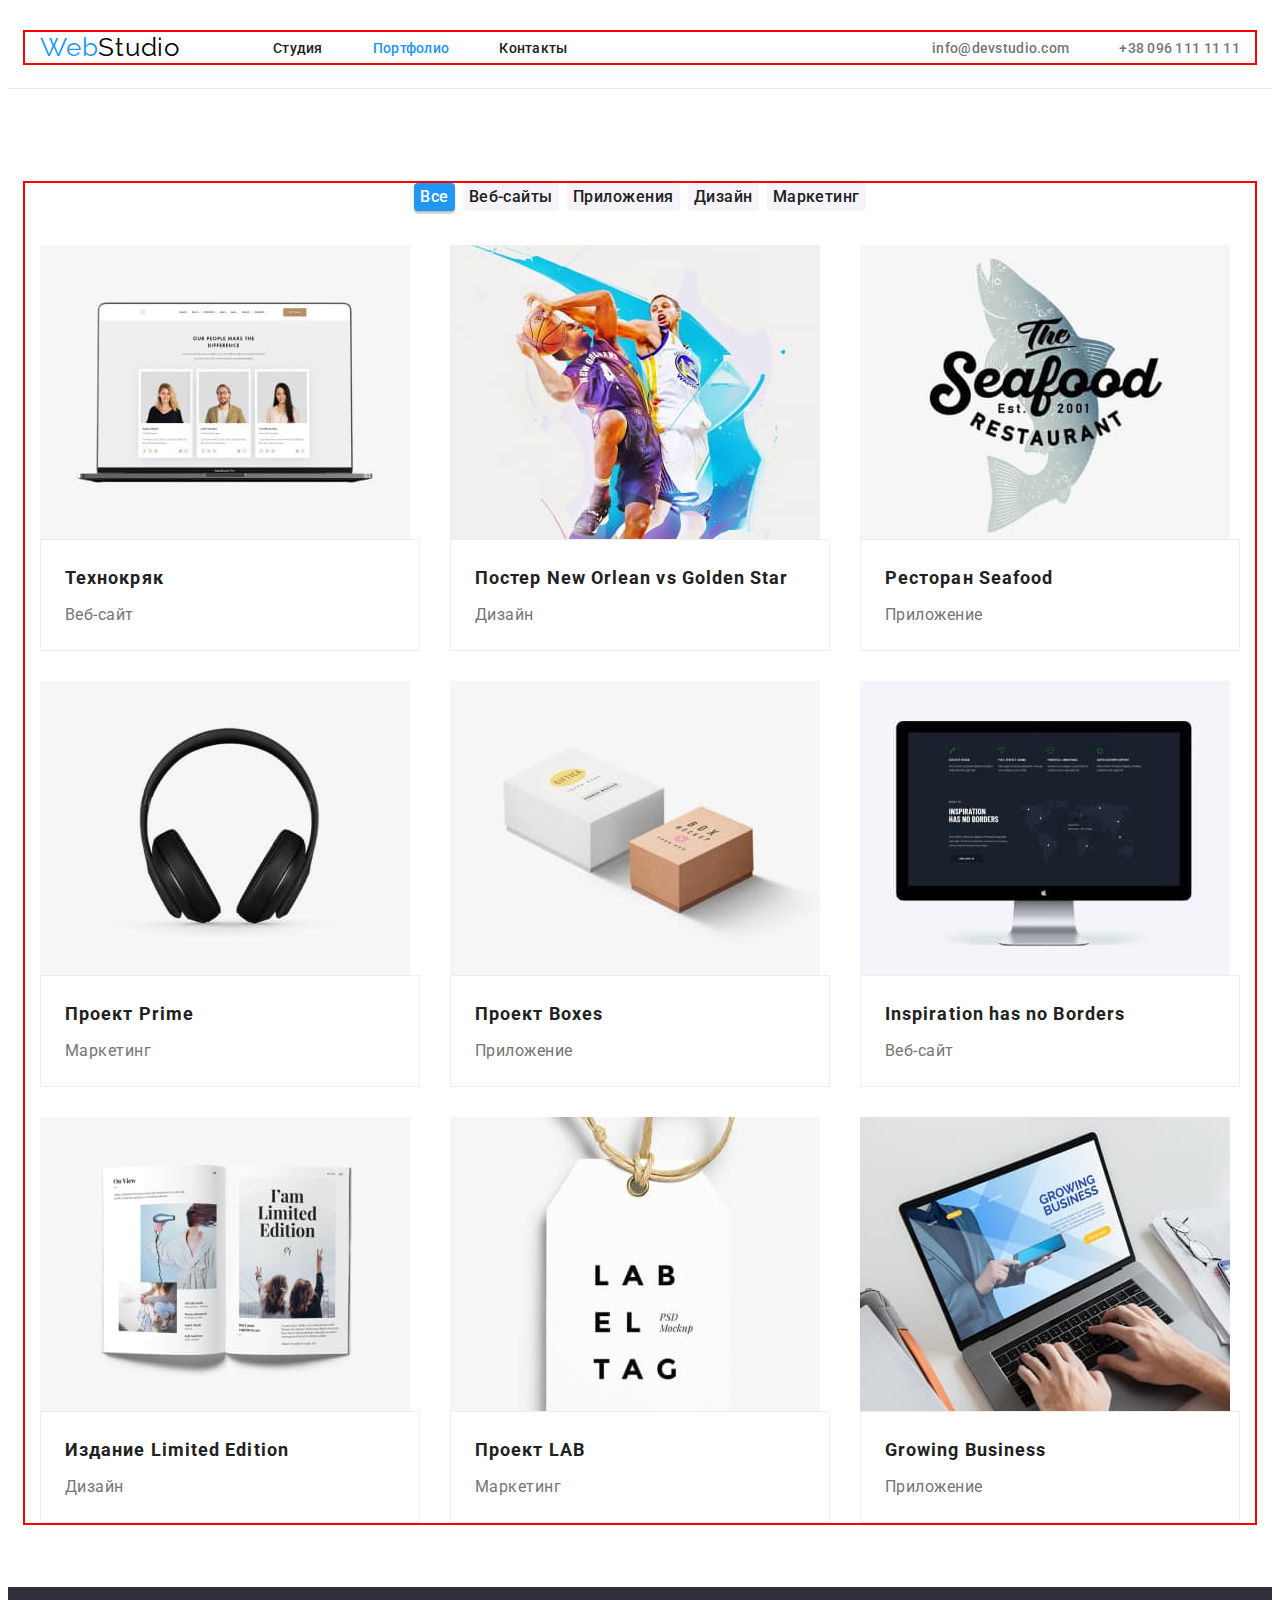
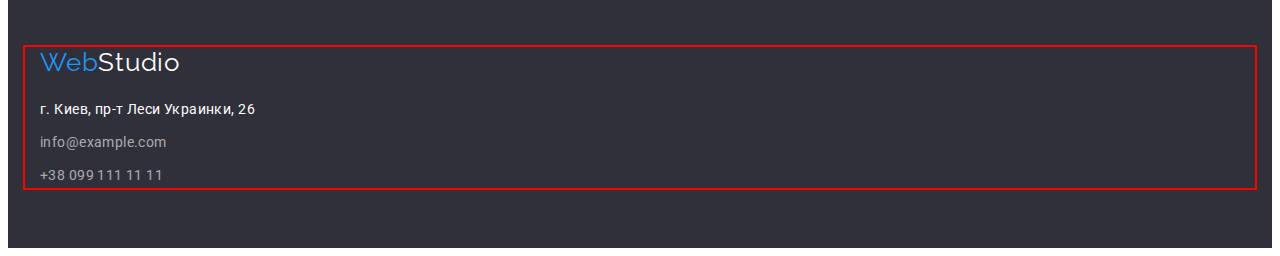
==== portfolio.html @ fa951e1b "clone" ====
<!DOCTYPE html>
<html lang="ru">

<head>
    <meta charset="UTF-8">
    <meta http-equiv="X-UA-Compatible" content="IE=edge">
    <meta name="viewport" content="width=device-width, initial-scale=1.0">
    <title>Web Studio</title>
    <link rel="preconnect" href="https://fonts.googleapis.com">
    <link rel="preconnect" href="https://fonts.gstatic.com" crossorigin>
    <link
        href="https://fonts.googleapis.com/css2?family=Raleway:wght@700&family=Roboto:wght@400;500;700;900&display=swap"
        rel="stylesheet">
    <link rel="stylesheet" href="https://cdnjs.cloudflare.com/ajax/libs/modern-normalize/1.1.0/modern-normalize.min.css"
        integrity="sha512-wpPYUAdjBVSE4KJnH1VR1HeZfpl1ub8YT/NKx4PuQ5NmX2tKuGu6U/JRp5y+Y8XG2tV+wKQpNHVUX03MfMFn9Q=="
        crossorigin="anonymous" referrerpolicy="no-referrer"/>
    <link rel="stylesheet" href="./css/styles.css">
</head>

<body>
<header class="header">
    <div class="container header-container">
        <a class="logo link" href="">Web<span class="logo-dark-text">Studio</span></a>
        <nav>
            <ul class="list nav-list">
                <li class="nav-item">
                    <a class="link nav-link" href="./index.html">Студия</a>
                </li>
                <li class="nav-item">
                    <a class="link nav-link current" href="">Портфолио</a>
                </li>
                <li class="nav-item">
                    <a class="link nav-link" href="">Контакты</a>
                </li>
            </ul>
        </nav>
        <div class="header-connect">
            <ul class="list nav-list">
                <li class="nav-connect">
                    <a class="link nav-contact" href="mailto:info@devstudio.com">info@devstudio.com</a>
                </li>
                <li class="nav-connect">
                    <a class="link nav-contact" href="tel:+380961111111">+38 096 111 11 11</a>
                </li>
            </ul>
        </div>
    </div>
</header>
    <main>
    <section class="projects">
    <div class="container">
        <h1 class="visually-hidden">Проекты</h1>
        <ul class="list filter-list">
            <li class="filter-item">
                <button class="filter-btn-main" type="button">Все</button>
            </li>
            <li class="filter-item">
                <button class="filter-btn" type="button">Веб-сайты</button>
            </li>
            <li class="filter-item">
                <button class="filter-btn type="button">Приложения</button>
            </li>
            <li class="filter-item">
                <button class="filter-btn type="button">Дизайн</button>
            </li>
            <li class="filter-item">
                <button class="filter-btn type="button">Маркетинг</button>
            </li>
        </ul>
        <ul class="list projects-list">
        <li class="projects-box">
            <img src="./images/port1.jpg" alt="Открытый ноутбук"
            width="370"
            height="294">
        <div class="projects-item">
            <h2 class="projects-title">Технокряк</h2>
            <p class="projects-text">Веб-сайт</p>
        </div>
        </li>
        <li class="projects-box">
            <img src="./images/port2.jpg" alt="Два баскетболиста"
            width="370" height="294">
        <div class="projects-item">
            <h2 class="projects-title">Постер New Orlean vs Golden Star</h2>
            <p class="projects-text">Дизайн</p>
        </div>
        </li>
        <li class="projects-box">
            <img src="./images/port3.jpg" alt="Эмблема ресторана"
            width="370" height="294">
        <div class="projects-item">
            <h2 class="projects-title">Ресторан Seafood</h2>
            <p class="projects-text">Приложение</p>
        </div>
        </li>
        <li class="projects-box">
            <img src="./images/port4.jpg" alt="Наушники"
            width="370" height="294">
        <div class="projects-item">
            <h2 class="projects-title">Проект Prime</h2>
            <p class="projects-text">Маркетинг</p>
        </div>
        </li>
        <li class="projects-box">
            <img src="./images/port5.jpg" alt="Две коробки"
            width="370" height="294">
        <div class="projects-item">
            <h2 class="projects-title">Проект Boxes</h2>
            <p class="projects-text">Приложение</p>
        </div>
        </li>
        <li class="projects-box">
            <img src="./images/port6.jpg" alt="Монитор"
            width="370" height="294">
        <div class="projects-item">
            <h2 class="projects-title">Inspiration has no Borders</h2>
            <p class="projects-text">Веб-сайт</p>
        </div>
        </li>
        <li class="projects-box">
            <img src="./images/port7.jpg" alt="Открытый журнал"
            width="370" height="294">
        <div class="projects-item">
            <h2 class="projects-title">Издание Limited Edition</h2>
            <p class="projects-text">Дизайн</p>
        </div>
        </li>
        <li class="projects-box">
            <img src="./images/port8.jpg" alt="Лейбл"
            width="370" height="294">
        <div class="projects-item">
            <h2 class="projects-title">Проект LAB</h2>
            <p class="projects-text">Маркетинг</p>
        </div>
        </li>
        <li class="projects-box">
            <img src="./images/port9.jpg" alt="Руки на клавиатуре"
            width="370" height="294">
        <div class="projects-item">
            <h2 class="projects-title">Growing Business</h2>
            <p class="projects-text">Приложение</p>
        </div>
        </li>
        </ul>
    </div>
    </section>
    </main>
    <footer class="footer">
        <div class="container">
            <a class="logo link" href="">Web<span class="logo-light-text">Studio</span></a>
            <address class="address">
                <ul class="list">
                    <li class="adress-list">
                        <a class="link adress-link" href="https://goo.gl/maps/b5n3FPtcMpypodcq6" target="_blank"
                            rel="noopener noreferre">
                            г. Киев, пр-т Леси Украинки, 26</a>
                    </li>
                    <li class="adress-list">
                        <a class="link adress-contact" href="mailto:info@example.com">info@example.com</a>
                    </li>
                    <li class="adress-list">
                        <a class="link adress-contact" href="tel:+380991111111">+38 099 111 11 11</a>
                    </li>
                </ul>
            </address>
        </div>
    </footer>
</body>

</html>
---- css/styles.css ----
:root {
    --header-color: #757575;
    --title-color: #212121;
    --accent-color: #2196F3;
    --btn-color: #FFFFFF;
    }

body {
    font-family: "Roboto", "sans-serif";
    color: var(--header-color);
}
p, h1, h2, h3, h4, h5, h6 {
    margin: 0;
}

ul {
    margin: 0;
    padding: 0;
}
button {
    cursor: pointer;
}
img {
    display: block;
}


/* Header*/
.container {
    width: 1200px;
    padding-left: 15px;
    padding-right: 15px;
    margin: 0 auto;
    outline: 2px solid red;
}
.header {
    background-color: var(--btn-color);
    padding-top: 24px;
    padding-bottom: 25px;
    border-bottom: 1px solid #ECECEC;
}
.header-container {
    display: flex;
    align-items: center;
}
.header-connect {
    margin-left: auto;
}
.link {
    text-decoration: none;
}
.list {
    list-style: none;
}
.nav-list {
    display: flex;

}
.logo {
    font-family: "Raleway", "sans-serif";
    font-size: 26px;
    line-height: 1.19;
    letter-spacing: 0.03em;
    color: var(--accent-color);
    margin-right: 93px;
}
.logo-dark-text {
    color: #000000;
}

.nav-link {
font-weight: 500;
font-size: 14px;
line-height: 1.14;
letter-spacing: 0.02em;
color: var(--title-color);
}

.nav-item:not(:last-child) {
    margin-right: 50px;
}

.current {
    color: var(--accent-color);
}
.nav-link:hover,
.nav-link:focus {
    color: var(--accent-color);
}
.nav-contact {
font-weight: 500;
font-size: 14px;
line-height: 1.14;
letter-spacing: 0.02em;
color: var(--header-color);
}
.nav-connect:not(:last-child) {
    margin-right: 50px;
}

.nav-contact:hover,
.nav-contact:focus {
    color: var(--accent-color);
}

/* Section Name */
.name {
    background-color: #2F303A;
    padding-top: 200px;
    padding-bottom: 200px;
}
.name-item {
    display: flex;
    flex-direction: column;
    align-items: center;
}
.name-title {
font-weight: 900;
font-size: 44px;
line-height: 1.36;
text-align: center;
letter-spacing: 0.06em;
text-transform: uppercase;
color: var(--btn-color);
margin-bottom: 30px;
max-width: 696px;
display: flex;
}
.name-btn {
font-family: inherit;
font-weight: 700;
font-size: 16px;
line-height: 1.87;
display: flex;
align-items: center;
text-align: center;
letter-spacing: 0.06em;
color: var(--btn-color);
background-color: var(--accent-color);
cursor: pointer;
box-shadow: 0px 4px 4px rgba(0, 0, 0, 0.15);
border-radius: 4px;
min-width: 200px;
min-height: 50px;
padding: 10px 32px;
}
.name-btn:hover, .name-btn:focus {
   background-color: #188CE8;
}

/* Section principles */
.principles {
    padding-top: 94px;
    padding-bottom: 94px;
}
.principles-list {
    display: flex;
    flex-wrap: wrap;
    margin-left: -30px;
}
.principles-item {
    width: calc(100% / 4 - 30px);
    margin-left: 30px;
}
.visually-hidden {
    position: absolute;
    white-space: nowrap;
    width: 1px;
    height: 1px;
    margin: -1px;
    padding: 0;
    overflow: hidden;
    border: 0;
    clip: rect(0 0 0 0);
    clip-path: inset(50%);
}
.principles-title {
font-size: 14px;
line-height: 1.14;
letter-spacing: 0.03em;
text-transform: uppercase;
color: var(--title-color);
margin-bottom: 10px;
}
.principles-text {
font-size: 14px;
line-height: 1.71;
letter-spacing: 0.03em;
}

/* Section about */
.about {
    padding-top: 0;
    padding-bottom: 94px;
}
.about-list {
    display: flex;
    flex-wrap: wrap;
    margin-left: -30px;
}
.about-item {
    width: calc(100% / 3 - 30px);
    margin-left: 30px;
}
.about-title {
font-size: 36px;
line-height: 1.17;
text-align: center;
letter-spacing: 0.03em;
color: var(--title-color);
margin-bottom: 50px;
}

/* Team */
.team {
    background-color: #F5F4FA;
    padding-top: 94px;
    padding-bottom: 94px;
}
.team-list {
    display: flex;
    flex-wrap: wrap;
    margin-left: -30px;
}
.team-item {
    width: calc(100% / 4 - 30px);
    margin-left: 30px;
    margin-bottom: 30px;
}

.team-title {
font-weight: 700;
font-size: 36px;
line-height: 1.17;
text-align: center;
letter-spacing: 0.03em;
color: var(--title-color);
margin-bottom: 50px;
}
.team-image {
    margin-bottom: 30px;
}
.team-name {
font-weight: 500;
font-size: 16px;
line-height: 1.19;
text-align: center;
letter-spacing: 0.03em;
color: var(--title-color);
margin-bottom: 10px;
}
.team-position { 
font-size: 16px;
line-height: 1.19;
text-align: center;
letter-spacing: 0.03em;
color: var(--header-color);
}

/* Footer */
.footer {
background-color: #2F303A;
padding-top: 60px;
padding-bottom: 60px;
}
.logo-light-text {
    color: var(--btn-color);
}
.address {
font-style: normal;
margin-top: 20px;
}
.adress-list:not(:last-child) {
    margin-bottom: 9px;
}
.adress-link {
font-size: 14px;
line-height: 1.71;
letter-spacing: 0.03em;
color: var(--btn-color);
}
.adress-contact {
font-size: 14px;
line-height: 1.71;
letter-spacing: 0.03em;
color: rgba(255, 255, 255, 0.6);
}

/* Portfolio */
.filter-list {
    margin-bottom: 34px;
    display: flex;
    justify-content: center
}
.filter-item:not(:last-child) {
    margin-right: 8px;
    
}
.filter-btn-main {
font-family: inherit;
font-weight: 500;
font-size: 16px;
line-height: 1.63;
text-align: center;
letter-spacing: 0.03em;
color: var(--btn-color);
background: var(--accent-color);
box-shadow: 0px 3px 1px rgba(0, 0, 0, 0.1), 0px 1px 2px rgba(0, 0, 0, 0.08), 0px 2px 2px rgba(0, 0, 0, 0.12);
border-radius: 4px;
cursor: pointer;
border-radius: 4px;
border: none;
}
.filter-btn {
font-family: inherit;
font-weight: 500;
font-size: 16px;
line-height: 1.63;
text-align: center;
letter-spacing: 0.03em;
color: var(--title-color);
background-color: #F5F4FA;
cursor: pointer;
background: #F5F4FA;
border-radius: 4px;
border: none;
}
.filter-btn-main:hover,
.filter-btn-main:focus,
.filter-btn:hover,
.filter-btn:focus {
background-color: var(--accent-color);
color: var(--btn-color);
}
.projects {
    margin-top: 94px;
    margin-bottom: 94px;
    
}
.projects-list {
    display: flex;
    flex-wrap: wrap;
    margin-left: -30px;
    margin-bottom: -30px;
    }
.projects-box {
    width: calc(100% / 3 - 30px);
    margin-bottom: 30px;
    margin-left: 30px;
}
.projects-box:nth-last-child(-n + 3) {
    margin-bottom: 0;
}
.projects-item {
    border: 1px solid #EEEEEE;
    padding-left: 24px;
}
.projects-title {
font-size: 18px;
line-height: 2;
letter-spacing: 0.06em;
color: var(--title-color);
margin-top: 20px;
}

.projects-text {  
font-size: 16px;
line-height: 1.88;
letter-spacing: 0.03em;
color: var(--header-color);
margin-top: 4px;
margin-bottom: 20px;
}
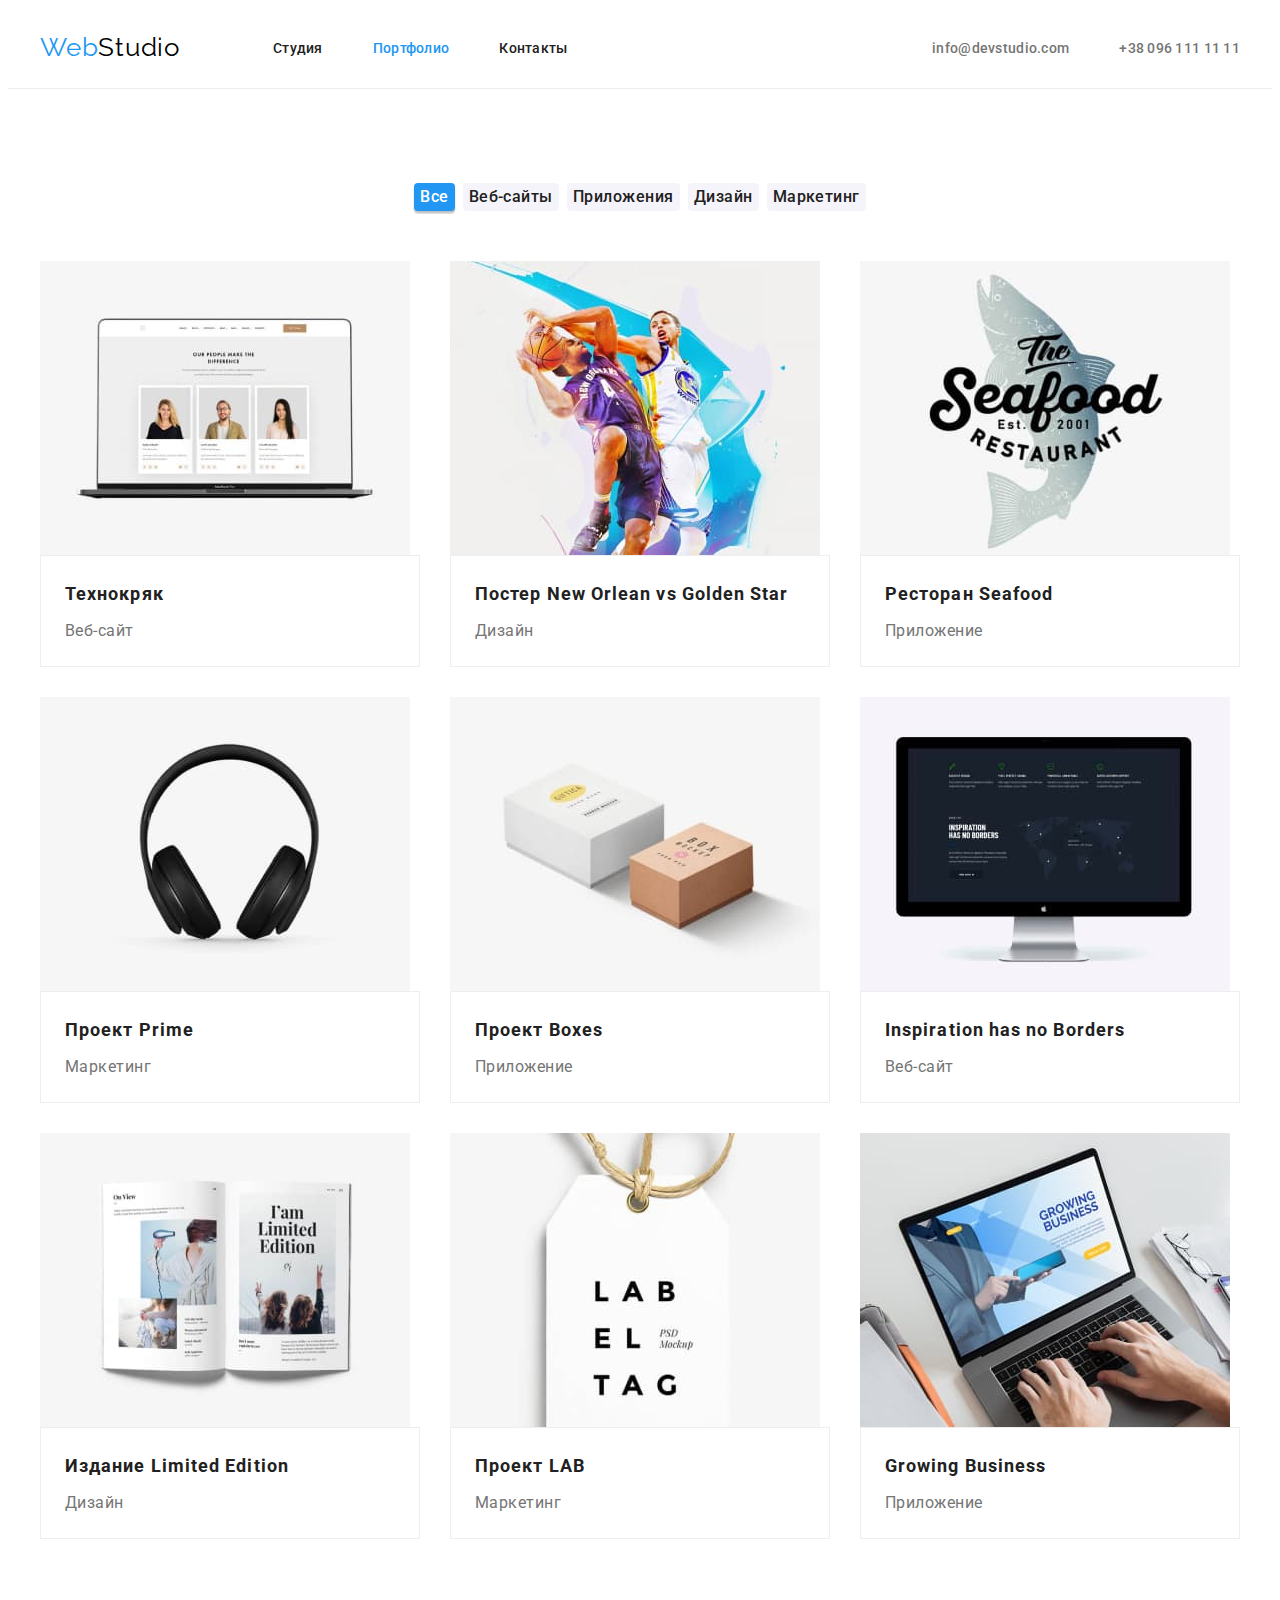
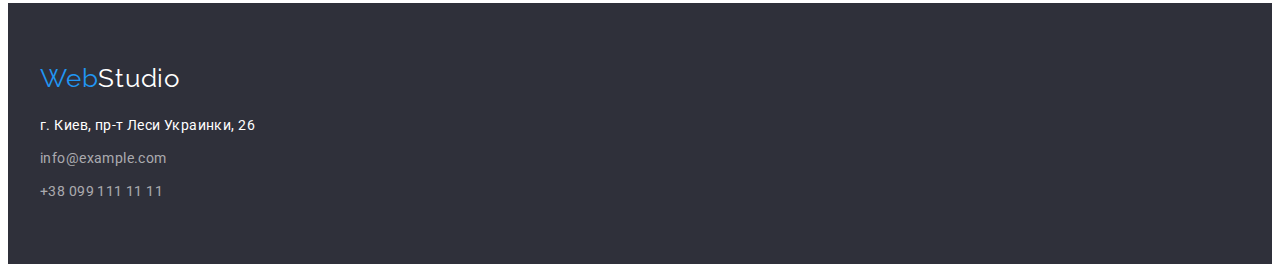
==== commit 18c8a187: "copy" ====
--- a/portfolio.html
+++ b/portfolio.html
@@ -34,7 +34,6 @@
                 </li>
             </ul>
         </nav>
-        <div class="header-connect">
             <ul class="list nav-list">
                 <li class="nav-connect">
                     <a class="link nav-contact" href="mailto:info@devstudio.com">info@devstudio.com</a>
@@ -43,11 +42,10 @@
                     <a class="link nav-contact" href="tel:+380961111111">+38 096 111 11 11</a>
                 </li>
             </ul>
-        </div>
     </div>
 </header>
     <main>
-    <section class="projects">
+    <section class="section">
     <div class="container">
         <h1 class="visually-hidden">Проекты</h1>
         <ul class="list filter-list">
@@ -147,7 +145,7 @@
     </main>
     <footer class="footer">
         <div class="container">
-            <a class="logo link" href="">Web<span class="logo-light-text">Studio</span></a>
+            <a class="logo-footer link" href="">Web<span class="logo-light-text">Studio</span></a>
             <address class="address">
                 <ul class="list">
                     <li class="adress-list">
--- a/css/styles.css
+++ b/css/styles.css
@@ -31,7 +31,6 @@
     padding-left: 15px;
     padding-right: 15px;
     margin: 0 auto;
-    outline: 2px solid red;
 }
 .header {
     background-color: var(--btn-color);
@@ -43,9 +42,7 @@
     display: flex;
     align-items: center;
 }
-.header-connect {
-    margin-left: auto;
-}
+
 .link {
     text-decoration: none;
 }
@@ -54,7 +51,7 @@
 }
 .nav-list {
     display: flex;
-
+    margin-left: auto;
 }
 .logo {
     font-family: "Raleway", "sans-serif";
@@ -149,7 +146,7 @@
 }
 
 /* Section principles */
-.principles {
+.section {
     padding-top: 94px;
     padding-bottom: 94px;
 }
@@ -191,7 +188,6 @@
 /* Section about */
 .about {
     padding-top: 0;
-    padding-bottom: 94px;
 }
 .about-list {
     display: flex;
@@ -214,8 +210,6 @@
 /* Team */
 .team {
     background-color: #F5F4FA;
-    padding-top: 94px;
-    padding-bottom: 94px;
 }
 .team-list {
     display: flex;
@@ -225,9 +219,10 @@
 .team-item {
     width: calc(100% / 4 - 30px);
     margin-left: 30px;
-    margin-bottom: 30px;
-}
-
+    background-color: var(--btn-color);
+    box-shadow: 0px 1px 3px rgba(0, 0, 0, 0.12), 0px 1px 1px rgba(0, 0, 0, 0.14), 0px 2px 1px rgba(0, 0, 0, 0.2);
+    border-radius: 0px 0px 4px 4px;
+}
 .team-title {
 font-weight: 700;
 font-size: 36px;
@@ -237,9 +232,6 @@
 color: var(--title-color);
 margin-bottom: 50px;
 }
-.team-image {
-    margin-bottom: 30px;
-}
 .team-name {
 font-weight: 500;
 font-size: 16px;
@@ -248,6 +240,10 @@
 letter-spacing: 0.03em;
 color: var(--title-color);
 margin-bottom: 10px;
+}
+.team-heading {
+    padding-top: 30px;
+    padding-bottom: 30px;
 }
 .team-position { 
 font-size: 16px;
@@ -263,6 +259,13 @@
 padding-top: 60px;
 padding-bottom: 60px;
 }
+.logo-footer {
+    font-family: "Raleway", "sans-serif";
+    font-size: 26px;
+    line-height: 1.19;
+    letter-spacing: 0.03em;
+    color: var(--accent-color);
+}
 .logo-light-text {
     color: var(--btn-color);
 }
@@ -288,7 +291,7 @@
 
 /* Portfolio */
 .filter-list {
-    margin-bottom: 34px;
+    margin-bottom: 50px;
     display: flex;
     justify-content: center
 }
@@ -331,11 +334,6 @@
 .filter-btn:focus {
 background-color: var(--accent-color);
 color: var(--btn-color);
-}
-.projects {
-    margin-top: 94px;
-    margin-bottom: 94px;
-    
 }
 .projects-list {
     display: flex;
@@ -353,14 +351,13 @@
 }
 .projects-item {
     border: 1px solid #EEEEEE;
-    padding-left: 24px;
+    padding: 20px 24px;
 }
 .projects-title {
 font-size: 18px;
 line-height: 2;
 letter-spacing: 0.06em;
 color: var(--title-color);
-margin-top: 20px;
 }
 
 .projects-text {  
@@ -369,6 +366,5 @@
 letter-spacing: 0.03em;
 color: var(--header-color);
 margin-top: 4px;
-margin-bottom: 20px;
-}
-
+}
+
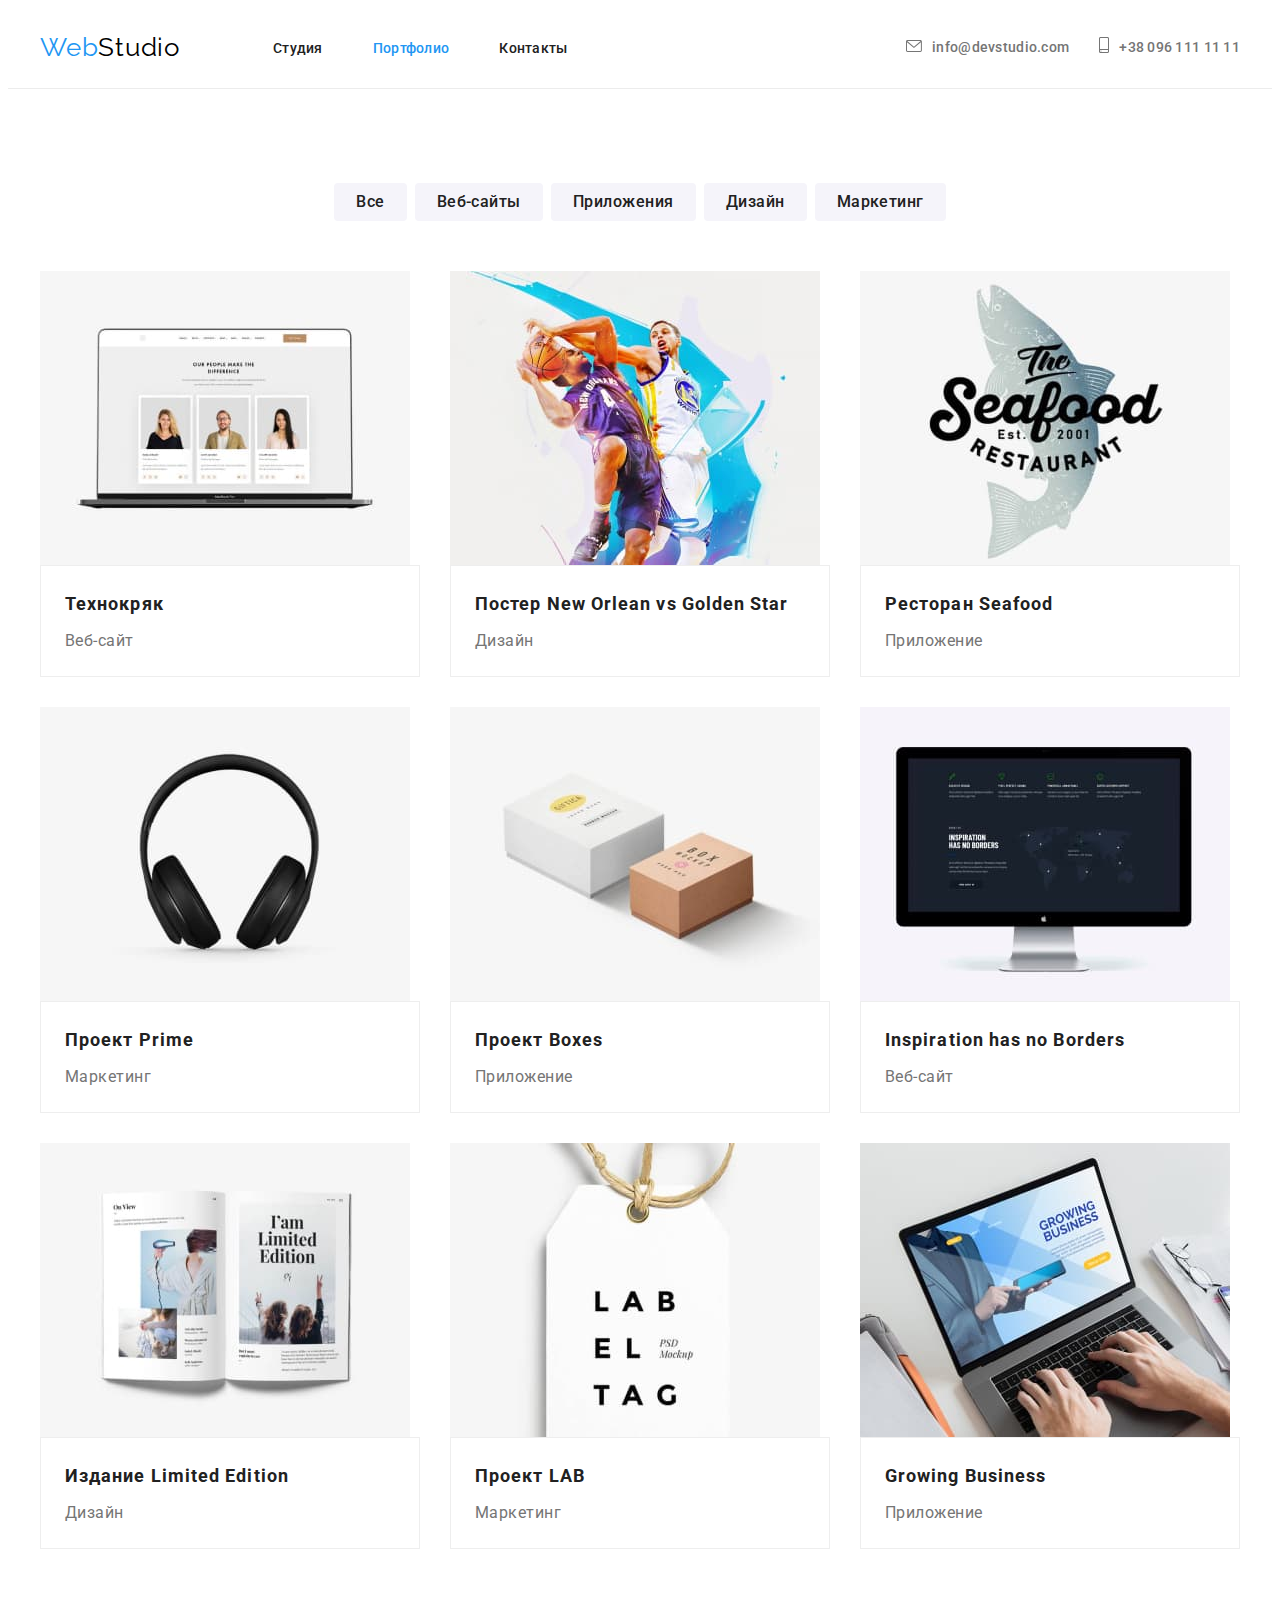
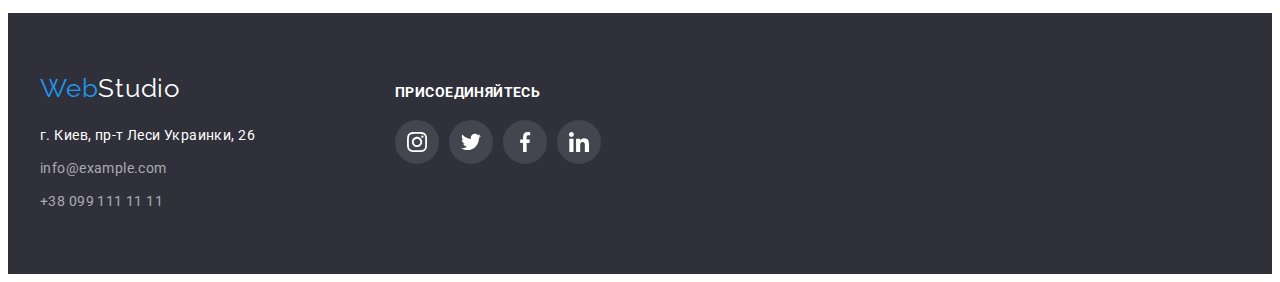
==== commit 13a9e5e7: "portfolio" ====
--- a/portfolio.html
+++ b/portfolio.html
@@ -35,8 +35,24 @@
             </ul>
         </nav>
             <ul class="list nav-list">
+                <li>
+                    <a href="" class="nav-icon">
+                        <svg width="16" height="12">
+                            <use href="./images/icons.svg#icon-envelope">
+                            </use>
+                        </svg>
+                    </a>
+                </li>
                 <li class="nav-connect">
                     <a class="link nav-contact" href="mailto:info@devstudio.com">info@devstudio.com</a>
+                </li>
+                <li>
+                    <a href="" class="nav-icon">
+                        <svg width="10" height="16">
+                            <use href="./images/icons.svg#icon-smartphone">
+                            </use>
+                        </svg>
+                    </a>
                 </li>
                 <li class="nav-connect">
                     <a class="link nav-contact" href="tel:+380961111111">+38 096 111 11 11</a>
@@ -50,7 +66,7 @@
         <h1 class="visually-hidden">Проекты</h1>
         <ul class="list filter-list">
             <li class="filter-item">
-                <button class="filter-btn-main" type="button">Все</button>
+                <button class="filter-btn" type="button">Все</button>
             </li>
             <li class="filter-item">
                 <button class="filter-btn" type="button">Веб-сайты</button>
@@ -144,23 +160,62 @@
     </section>
     </main>
     <footer class="footer">
-        <div class="container">
-            <a class="logo-footer link" href="">Web<span class="logo-light-text">Studio</span></a>
-            <address class="address">
-                <ul class="list">
-                    <li class="adress-list">
-                        <a class="link adress-link" href="https://goo.gl/maps/b5n3FPtcMpypodcq6" target="_blank"
-                            rel="noopener noreferre">
-                            г. Киев, пр-т Леси Украинки, 26</a>
-                    </li>
-                    <li class="adress-list">
-                        <a class="link adress-contact" href="mailto:info@example.com">info@example.com</a>
-                    </li>
-                    <li class="adress-list">
-                        <a class="link adress-contact" href="tel:+380991111111">+38 099 111 11 11</a>
+        <div class="footer-general container">
+            <div class="footer-left">
+                <a class="logo-footer link" href="">Web<span class="logo-light-text">Studio</span></a>
+                <address class="address">
+                    <ul class="list">
+                        <li class="adress-list">
+                            <a class="link adress-link" href="https://goo.gl/maps/b5n3FPtcMpypodcq6" target="_blank"
+                                rel="noopener noreferre">
+                                г. Киев, пр-т Леси Украинки, 26</a>
+                        </li>
+                        <li class="adress-list">
+                            <a class="link adress-contact" href="mailto:info@example.com">info@example.com</a>
+                        </li>
+                        <li class="adress-list">
+                            <a class="link adress-contact" href="tel:+380991111111">+38 099 111 11 11</a>
+                        </li>
+                    </ul>
+                </address>
+            </div>
+            <div class="footer-right">
+                <h3 class="footer-right-title">присоединяйтесь</h3>
+                <ul class="footer-right-list list">
+                    <li class="footer-right-item">
+                        <a href="" class="footer-right-link">
+                            <svg class="footer-right-icon" width="20" height="20">
+                                <use href="./images/icons.svg#icon-instagram">
+                                </use>
+                            </svg>
+                        </a>
+                    </li>
+                    <li class="footer-right-item">
+                        <a href="" class="footer-right-link">
+                            <svg class="footer-right-icon" width="20" height="20">
+                                <use href="./images/icons.svg#icon-twitter">
+                                </use>
+                            </svg>
+                        </a>
+                    </li>
+                    <li class="footer-right-item">
+                        <a href="" class="footer-right-link">
+                            <svg class="footer-right-icon" width="20" height="20">
+                                <use href="./images/icons.svg#icon-facebook">
+                                </use>
+                            </svg>
+                        </a>
+                    </li>
+                    <li class="footer-right-item">
+                        <a href="" class="footer-right-link">
+                            <svg class="footer-right-icon" width="20" height="20">
+                                <use href="./images/icons.svg#icon-linkedin">
+                                </use>
+                            </svg>
+                        </a>
                     </li>
                 </ul>
-            </address>
+            </div>
         </div>
     </footer>
 </body>
--- a/css/styles.css
+++ b/css/styles.css
@@ -92,19 +92,37 @@
 color: var(--header-color);
 }
 .nav-connect:not(:last-child) {
-    margin-right: 50px;
+    margin-right: 30px;
 }
 
 .nav-contact:hover,
 .nav-contact:focus {
     color: var(--accent-color);
 }
-
+.nav-icon {
+    fill: var(--header-color);
+    margin-right: 10px;
+}
+.nav-icon:hover,
+.nav-icon:focus {
+    fill: var(--accent-color);
+}
 /* Section Name */
 .name {
     background-color: #2F303A;
+    background-image: linear-gradient(
+        rgba(47, 48, 58, 0.4),
+        rgba(47, 48, 58, 0.4)
+        ),
+        url(../images/hero.jpg);
+        background-repeat: no-repeat;
+        background-position: center; 
+        background-size: cover;
+        max-width: 1600px;
     padding-top: 200px;
     padding-bottom: 200px;
+    margin-left: auto;
+    margin-right: auto;
 }
 .name-item {
     display: flex;
@@ -149,6 +167,22 @@
 .section {
     padding-top: 94px;
     padding-bottom: 94px;
+}
+.principles-icon-list {
+    display: flex;
+    flex-wrap: wrap;
+    margin-left: -30px;
+}
+.principles-icon-item {
+    width: calc(100% / 4 - 30px);
+    margin-left: 30px;
+    background-color: #F5F4FA;
+    border-radius: 4px;
+    margin-bottom: 30px;
+}
+.principles-icon-image {
+    display: flex;
+    padding: 25px 100px;
 }
 .principles-list {
     display: flex;
@@ -251,6 +285,67 @@
 text-align: center;
 letter-spacing: 0.03em;
 color: var(--header-color);
+margin-bottom: 16px;
+}
+.team-social-list {
+    display: flex;
+    justify-content: center;
+}
+.team-social-item + .team-social-item {
+margin-left: 10px;
+}
+.team-social-link {
+    width: 44px;
+    height: 44px;
+    background-color: var(--btn-color);
+    display: flex;
+    justify-content: center;
+    align-items: center;
+    border-radius: 50%;
+    color: #AFB1B8;
+}
+.team-social-icon {
+    fill: currentColor
+}
+.team-social-link:hover,
+.team-social-link:focus {
+    background-color: var(--accent-color);
+    color: var(--btn-color);
+}
+
+/* Clients */
+.clients-title {
+font-weight: 700;
+font-size: 36px;
+line-height: 1.17;
+text-align: center;
+letter-spacing: 0.03em;
+color: var(--title-color);
+margin-bottom: 50px;
+}
+.clients-list {
+    display: flex;
+    justify-content: center;
+    margin-left: -30px;
+}
+.clients-item {
+    width: calc(100% / 6 - 30px);
+    margin-left: 30px;
+    border: 1px solid #AFB1B8;
+    border-radius: 4px;
+}
+.clients-icon {
+    fill: #AFB1B8;
+    display: flex;
+    padding: 16px 32px;
+}
+.clients-icon:hover,
+.clients-icon:focus {
+    fill: var(--accent-color);
+}
+.clients-item:hover,
+.clients-item:focus {
+    border: 1px solid var(--accent-color);
 }
 
 /* Footer */
@@ -258,6 +353,14 @@
 background-color: #2F303A;
 padding-top: 60px;
 padding-bottom: 60px;
+}
+.footer-general {
+    display: flex;
+    justify-content: flex-start;
+    align-items: baseline;
+}
+.footer-left {
+    margin-right: 70px;
 }
 .logo-footer {
     font-family: "Raleway", "sans-serif";
@@ -272,6 +375,7 @@
 .address {
 font-style: normal;
 margin-top: 20px;
+margin-right: 70px;
 }
 .adress-list:not(:last-child) {
     margin-bottom: 9px;
@@ -288,7 +392,40 @@
 letter-spacing: 0.03em;
 color: rgba(255, 255, 255, 0.6);
 }
-
+.footer-right-title {
+font-weight: 700;
+font-size: 14px;
+line-height: 1,14;
+letter-spacing: 0.03em;
+text-transform: uppercase;
+color: var(--btn-color);
+padding-bottom: 20px;
+}
+.footer-right-list {
+    display: flex;
+    align-items: center;
+}
+.footer-right-item + .footer-right-item {
+margin-left: 10px;
+}
+.footer-right-link {
+    width: 44px;
+    height: 44px;
+    background-color: rgba(255, 255, 255, 0.1);
+    display: flex;
+    justify-content: center;
+    align-items: center;
+    border-radius: 50%;
+    color: var(--btn-color);
+}
+.footer-right-icon {
+    fill: currentColor;
+}
+.footer-right-link:hover,
+.footer-right-link:focus {
+    background-color: var(--accent-color);
+    color: var(--btn-color);
+}
 /* Portfolio */
 .filter-list {
     margin-bottom: 50px;
@@ -298,21 +435,6 @@
 .filter-item:not(:last-child) {
     margin-right: 8px;
     
-}
-.filter-btn-main {
-font-family: inherit;
-font-weight: 500;
-font-size: 16px;
-line-height: 1.63;
-text-align: center;
-letter-spacing: 0.03em;
-color: var(--btn-color);
-background: var(--accent-color);
-box-shadow: 0px 3px 1px rgba(0, 0, 0, 0.1), 0px 1px 2px rgba(0, 0, 0, 0.08), 0px 2px 2px rgba(0, 0, 0, 0.12);
-border-radius: 4px;
-cursor: pointer;
-border-radius: 4px;
-border: none;
 }
 .filter-btn {
 font-family: inherit;
@@ -324,16 +446,15 @@
 color: var(--title-color);
 background-color: #F5F4FA;
 cursor: pointer;
-background: #F5F4FA;
 border-radius: 4px;
 border: none;
-}
-.filter-btn-main:hover,
-.filter-btn-main:focus,
+padding: 6px 22px;
+}
 .filter-btn:hover,
 .filter-btn:focus {
 background-color: var(--accent-color);
 color: var(--btn-color);
+box-shadow: 0px 3px 1px rgba(0, 0, 0, 0.1), 0px 1px 2px rgba(0, 0, 0, 0.08), 0px 2px 2px rgba(0, 0, 0, 0.12);
 }
 .projects-list {
     display: flex;
@@ -349,6 +470,10 @@
 .projects-box:nth-last-child(-n + 3) {
     margin-bottom: 0;
 }
+.projects-box:hover {
+    border: 1px solid #EEEEEE;
+    box-shadow: 0px 1px 1px rgba(0, 0, 0, 0.12), 0px 4px 4px rgba(0, 0, 0, 0.06), 1px 4px 6px rgba(0, 0, 0, 0.16);
+}
 .projects-item {
     border: 1px solid #EEEEEE;
     padding: 20px 24px;
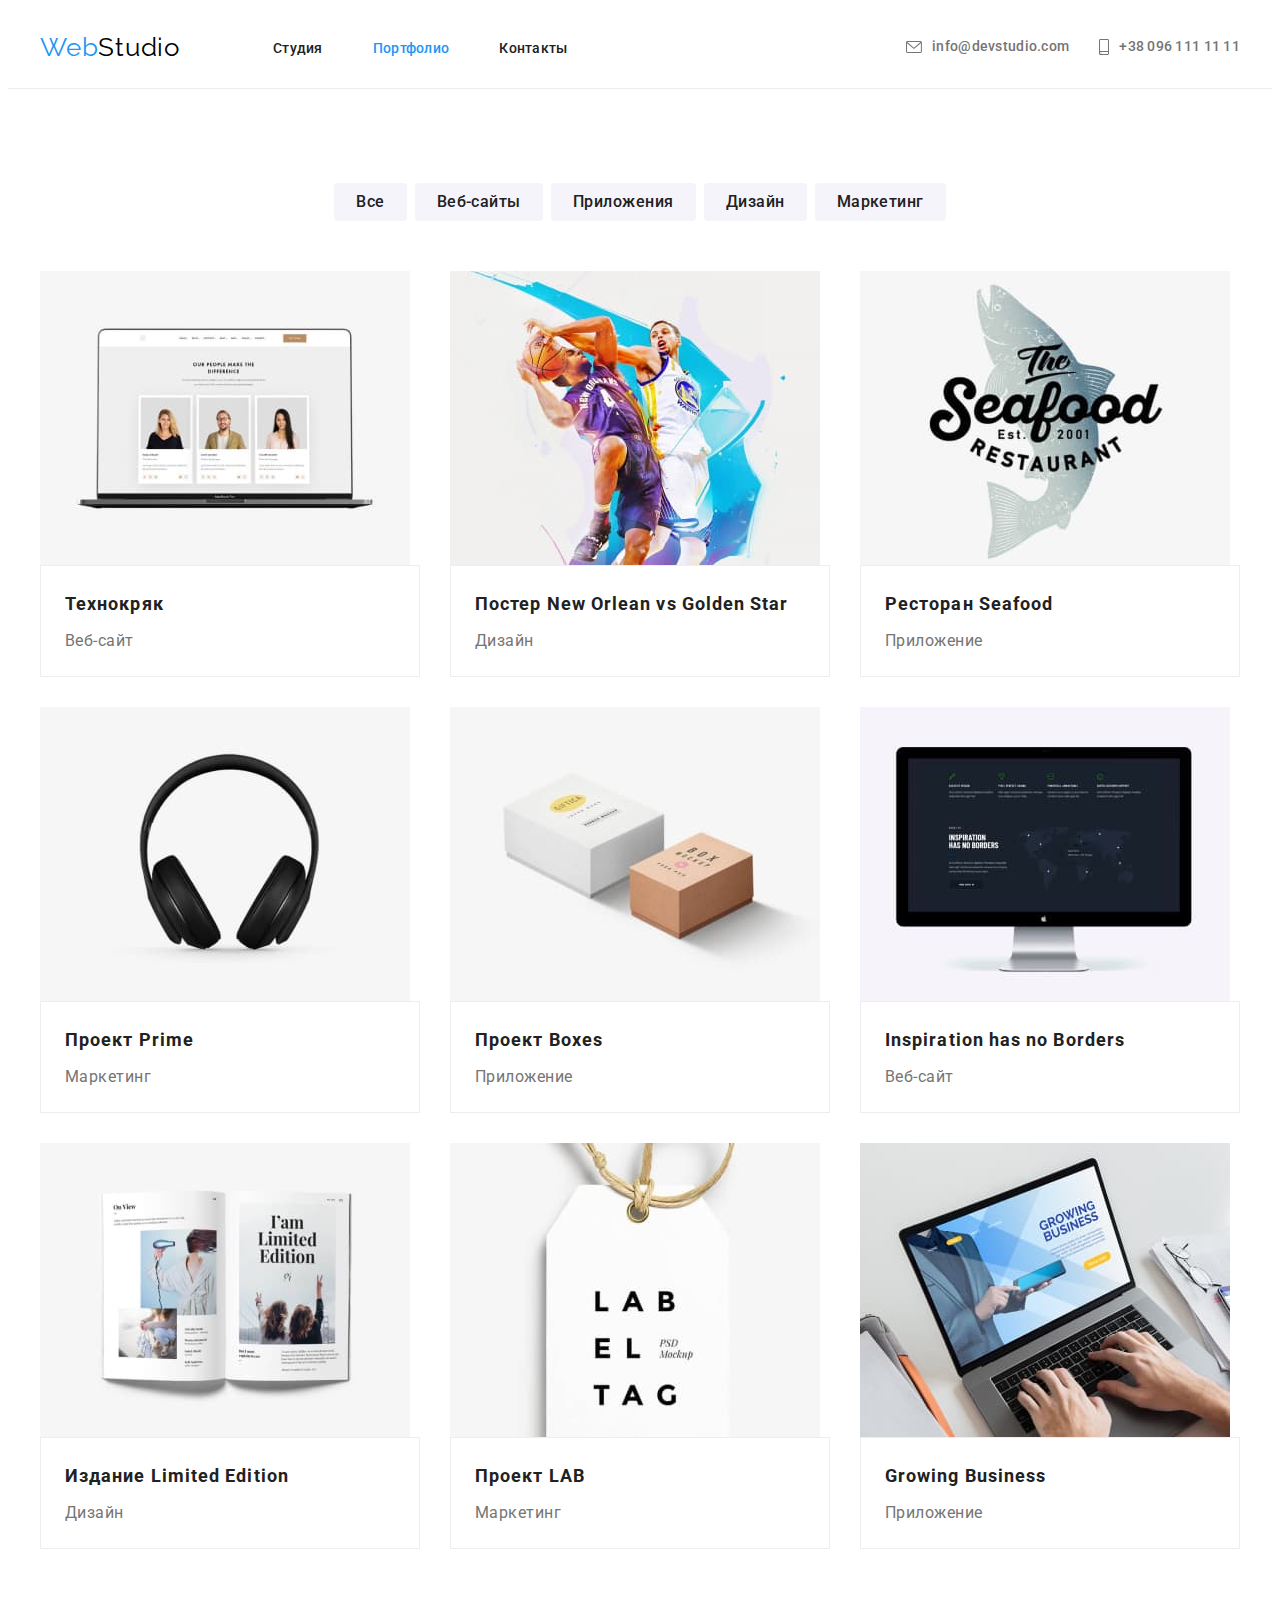
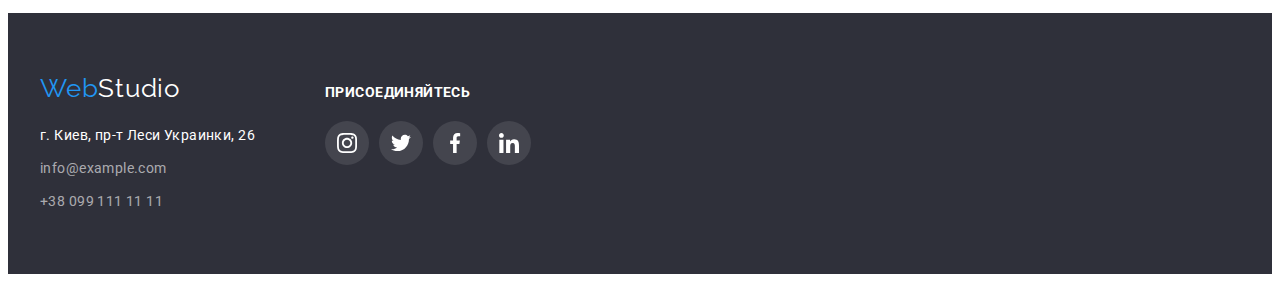
==== commit 7a6965f1: "mistakes" ====
--- a/portfolio.html
+++ b/portfolio.html
@@ -35,27 +35,17 @@
             </ul>
         </nav>
             <ul class="list nav-list">
-                <li>
-                    <a href="" class="nav-icon">
-                        <svg width="16" height="12">
+                <li class="nav-connect">
+                    <a class="link nav-contact" href="mailto:info@devstudio.com"><svg class="nav-icon" width="16" height="12">
                             <use href="./images/icons.svg#icon-envelope">
                             </use>
-                        </svg>
-                    </a>
+                        </svg>info@devstudio.com</a>
                 </li>
                 <li class="nav-connect">
-                    <a class="link nav-contact" href="mailto:info@devstudio.com">info@devstudio.com</a>
-                </li>
-                <li>
-                    <a href="" class="nav-icon">
-                        <svg width="10" height="16">
+                    <a class="link nav-contact" href="tel:+380961111111"><svg class="nav-icon" width="10" height="16">
                             <use href="./images/icons.svg#icon-smartphone">
                             </use>
-                        </svg>
-                    </a>
-                </li>
-                <li class="nav-connect">
-                    <a class="link nav-contact" href="tel:+380961111111">+38 096 111 11 11</a>
+                        </svg>+38 096 111 11 11</a>
                 </li>
             </ul>
     </div>
@@ -83,6 +73,7 @@
         </ul>
         <ul class="list projects-list">
         <li class="projects-box">
+        <a class="projects-box-content">
             <img src="./images/port1.jpg" alt="Открытый ноутбук"
             width="370"
             height="294">
@@ -90,70 +81,87 @@
             <h2 class="projects-title">Технокряк</h2>
             <p class="projects-text">Веб-сайт</p>
         </div>
-        </li>
-        <li class="projects-box">
+        </a>
+        </li>
+        <li class="projects-box">
+        <a class="projects-box-content">    
             <img src="./images/port2.jpg" alt="Два баскетболиста"
             width="370" height="294">
         <div class="projects-item">
             <h2 class="projects-title">Постер New Orlean vs Golden Star</h2>
             <p class="projects-text">Дизайн</p>
         </div>
-        </li>
-        <li class="projects-box">
+        </a>
+        </li>
+        <li class="projects-box">
+        <a class="projects-box-content"> 
             <img src="./images/port3.jpg" alt="Эмблема ресторана"
             width="370" height="294">
         <div class="projects-item">
             <h2 class="projects-title">Ресторан Seafood</h2>
             <p class="projects-text">Приложение</p>
         </div>
-        </li>
-        <li class="projects-box">
+        </a>
+        </li>
+        <li class="projects-box">
+        <a class="projects-box-content">    
             <img src="./images/port4.jpg" alt="Наушники"
             width="370" height="294">
         <div class="projects-item">
             <h2 class="projects-title">Проект Prime</h2>
             <p class="projects-text">Маркетинг</p>
         </div>
-        </li>
-        <li class="projects-box">
+        </a>
+        </li>
+        <li class="projects-box">
+        <a class="projects-box-content">  
             <img src="./images/port5.jpg" alt="Две коробки"
             width="370" height="294">
         <div class="projects-item">
             <h2 class="projects-title">Проект Boxes</h2>
             <p class="projects-text">Приложение</p>
         </div>
-        </li>
-        <li class="projects-box">
+        </a>
+        </li>
+        <li class="projects-box">
+        <a class="projects-box-content">   
             <img src="./images/port6.jpg" alt="Монитор"
             width="370" height="294">
         <div class="projects-item">
             <h2 class="projects-title">Inspiration has no Borders</h2>
             <p class="projects-text">Веб-сайт</p>
         </div>
-        </li>
-        <li class="projects-box">
+        </a>
+        </li>
+        <li class="projects-box">
+        <a class="projects-box-content">   
             <img src="./images/port7.jpg" alt="Открытый журнал"
             width="370" height="294">
         <div class="projects-item">
             <h2 class="projects-title">Издание Limited Edition</h2>
             <p class="projects-text">Дизайн</p>
         </div>
-        </li>
-        <li class="projects-box">
+        </a>
+        </li>
+        <li class="projects-box">
+        <a class="projects-box-content">    
             <img src="./images/port8.jpg" alt="Лейбл"
             width="370" height="294">
         <div class="projects-item">
             <h2 class="projects-title">Проект LAB</h2>
             <p class="projects-text">Маркетинг</p>
         </div>
-        </li>
-        <li class="projects-box">
+        </a>
+        </li>
+        <li class="projects-box">
+        <a class="projects-box-content">    
             <img src="./images/port9.jpg" alt="Руки на клавиатуре"
             width="370" height="294">
         <div class="projects-item">
             <h2 class="projects-title">Growing Business</h2>
             <p class="projects-text">Приложение</p>
         </div>
+        </a>
         </li>
         </ul>
     </div>
--- a/css/styles.css
+++ b/css/styles.css
@@ -90,6 +90,8 @@
 line-height: 1.14;
 letter-spacing: 0.02em;
 color: var(--header-color);
+display: flex;
+align-items: center;
 }
 .nav-connect:not(:last-child) {
     margin-right: 30px;
@@ -100,7 +102,7 @@
     color: var(--accent-color);
 }
 .nav-icon {
-    fill: var(--header-color);
+    fill: currentColor;
     margin-right: 10px;
 }
 .nav-icon:hover,
@@ -173,16 +175,14 @@
     flex-wrap: wrap;
     margin-left: -30px;
 }
-.principles-icon-item {
-    width: calc(100% / 4 - 30px);
-    margin-left: 30px;
+.principles-icon-image {
+    display: flex;
+    justify-content: center;
+    align-items: center;
+    height: 120px;
     background-color: #F5F4FA;
     border-radius: 4px;
     margin-bottom: 30px;
-}
-.principles-icon-image {
-    display: flex;
-    padding: 25px 100px;
 }
 .principles-list {
     display: flex;
@@ -331,20 +331,21 @@
 .clients-item {
     width: calc(100% / 6 - 30px);
     margin-left: 30px;
+    height: 92px;
+}
+.clients-icon {
+    fill: #AFB1B8;
+    display: flex;
+    align-items: center;
+    justify-content: center;
+    width: 100%;
+    height: 100%;
     border: 1px solid #AFB1B8;
     border-radius: 4px;
-}
-.clients-icon {
-    fill: #AFB1B8;
-    display: flex;
-    padding: 16px 32px;
 }
 .clients-icon:hover,
 .clients-icon:focus {
     fill: var(--accent-color);
-}
-.clients-item:hover,
-.clients-item:focus {
     border: 1px solid var(--accent-color);
 }
 
@@ -356,7 +357,6 @@
 }
 .footer-general {
     display: flex;
-    justify-content: flex-start;
     align-items: baseline;
 }
 .footer-left {
@@ -375,7 +375,6 @@
 .address {
 font-style: normal;
 margin-top: 20px;
-margin-right: 70px;
 }
 .adress-list:not(:last-child) {
     margin-bottom: 9px;
@@ -395,11 +394,11 @@
 .footer-right-title {
 font-weight: 700;
 font-size: 14px;
-line-height: 1,14;
+line-height: 1.14;
 letter-spacing: 0.03em;
 text-transform: uppercase;
 color: var(--btn-color);
-padding-bottom: 20px;
+margin-bottom: 20px;
 }
 .footer-right-list {
     display: flex;
@@ -470,8 +469,11 @@
 .projects-box:nth-last-child(-n + 3) {
     margin-bottom: 0;
 }
-.projects-box:hover {
-    border: 1px solid #EEEEEE;
+.projects-box-content {
+    display: block;
+}
+.projects-box-content:hover,
+.projects-box-content:focus {
     box-shadow: 0px 1px 1px rgba(0, 0, 0, 0.12), 0px 4px 4px rgba(0, 0, 0, 0.06), 1px 4px 6px rgba(0, 0, 0, 0.16);
 }
 .projects-item {
